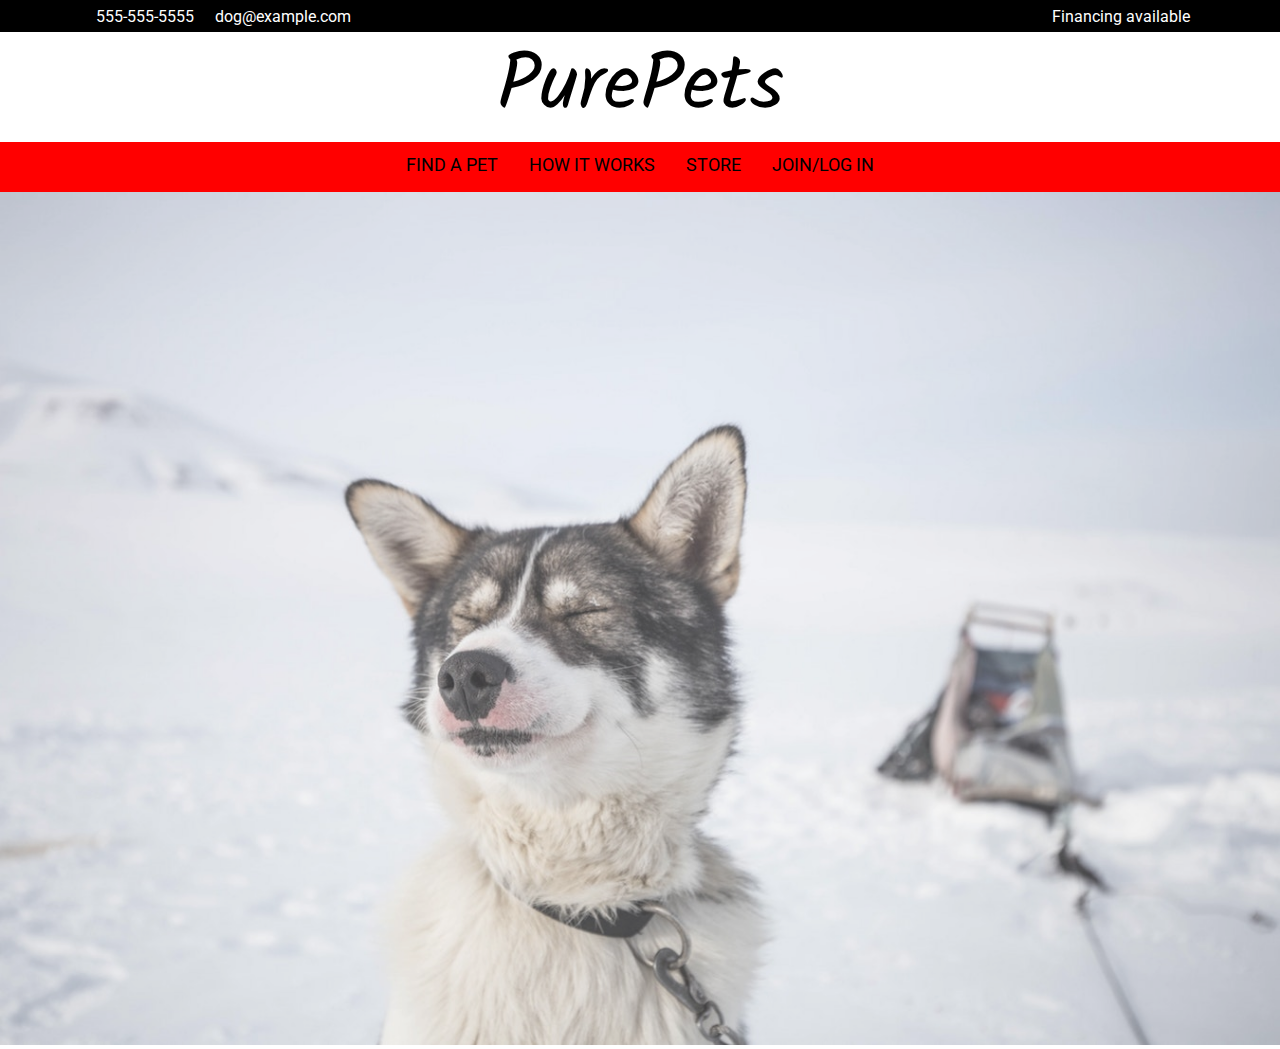
==== index.html @ c427ab3b "initial commit" ====
<!DOCTYPE html>
<html lang="en">
<head>
	<meta charset="UTF-8">
	<meta name="viewport" content="width=device-width, initial-scale=1">
	<link href="https://fonts.googleapis.com/css?family=Roboto" rel="stylesheet">
	<link rel="stylesheet" href="https://use.fontawesome.com/releases/v5.6.1/css/all.css" integrity="sha384-gfdkjb5BdAXd+lj+gudLWI+BXq4IuLW5IT+brZEZsLFm++aCMlF1V92rMkPaX4PP" crossorigin="anonymous">
	<link href="https://fonts.googleapis.com/css?family=Kalam" rel="stylesheet">
	<link rel="stylesheet" type="text/css" href="style.css">
	<title>Welcome!</title>
</head>
<body>
	<section class="topbar">
		<div class="header-container">
			<div class="header left-container">
				<div class="phone-contact">
					<i class="fas fa-phone"></i>
					<div class="phone-number">555-555-5555</div>
				</div>

				<div class="email-contact">
					<i class="fas fa-envelope"></i>
					<div class="email">dog@example.com</div>
				</div>
			</div>

			<div class="header right-container">
				<div class="financing">
					<i class="fas fa-dollar-sign"></i>
					<div class="finance">Financing available</div>
				</div>
			</div>
		</div>
	</section>

	<section>
		<nav class="logo-container">
			<div class="company-name">
				<div>
					Pure
				</div>

				<div>
					<i class="fas fa-dog"></i>
				</div>

				<div>
					Pets
				</div>
			</div>
		</nav>
	</section>

	<section class='nav-outer-container'>
		<nav class="nav-inner-container">
			<a href="#">FIND A PET <div class="slider"></div></a>
			<a href="#">HOW IT WORKS <div class="slider"></div></a>
			<a href="#">STORE <div class="slider"></div></a>
			<a href="#">JOIN/LOG IN <div class="slider"></div></a>
		</nav>
	</section>
	
	<section class="showcase-outer-container">
		<div class="showcase-inner-container">
			<img src="./img/showcase.jpeg" alt="">
			<div class="search-container">
				
			</div>
		</div>
	</section>
	
</body>
</html>
---- style.css ----
/*global styles*/
* {
	margin: 0;
	padding: 0;
	box-sizing: border-box;
	--primary-bg-color: #FF0000;
}

body {
	font-family: 'Roboto', sans-serif;
}

a, a:hover, a:visited {
	text-decoration: none;
	color: inherit;
}

img {
	width: 100%;
}



/*end global styles*/

/*start header*/

.topbar {
	background-color: black;
	color: #fff;
}

.header-container {
	height: 32px;
	display: flex;
	justify-content: space-between;
	align-items: center;
	max-width: 1100px;
	margin: auto;
}

.header-container i {
	padding-right: 6px;
}

.header {
	display: flex;
}

.header > div {
	display: flex;
}

.phone-number {
	margin-right: 15px;
}

/* end header*/

/*start logo nav*/

.company-name {
	display: flex;
	justify-content: center;
	align-items: center;
	font-family: 'Kalam', cursive;
	height: 110px;
	font-size: 5rem;
}

/*end logo nav*/

/*start nav*/

.nav-outer-container {
	background-color: var(--primary-bg-color);
}

.nav-inner-container {
	height: 50px;
	max-width: 500px;
	margin: auto;
	display: flex;
	justify-content: space-around;
}

.nav-inner-container a {
	display: flex;
	align-items: center;
	justify-content: center;
	flex-direction: column;
	font-size: 1.1rem;
}

.nav-inner-container a:hover div {
	border: 1px solid #fff;
	width: 100%;
}

.nav-inner-container a div {
	transition: width 0.5s linear 0s;
	width: 0;
	margin-top: 5px;
}

/*end nav*/

/*start showcase*/

.showcase-inner-container {
	width: 100%;
}

.showcase-inner-container img {
	height: auto;
	opacity: 0.8;
}
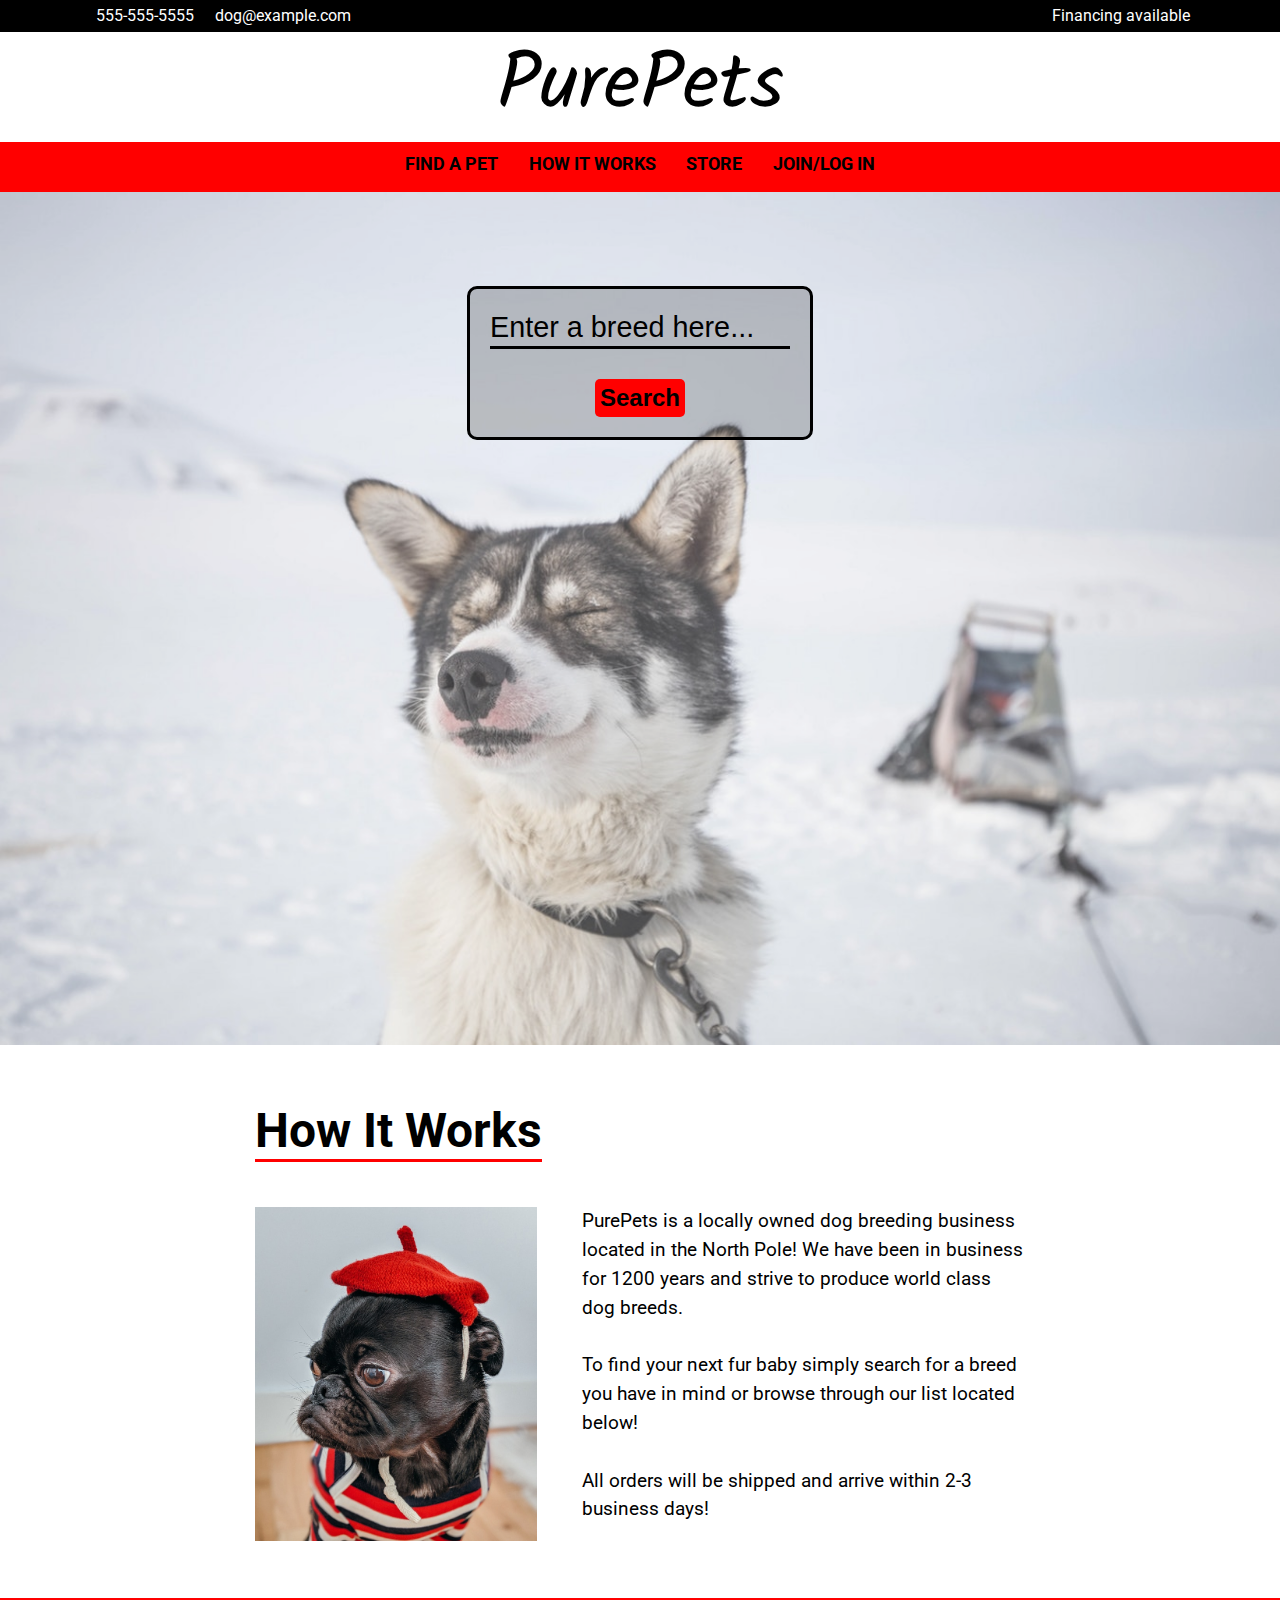
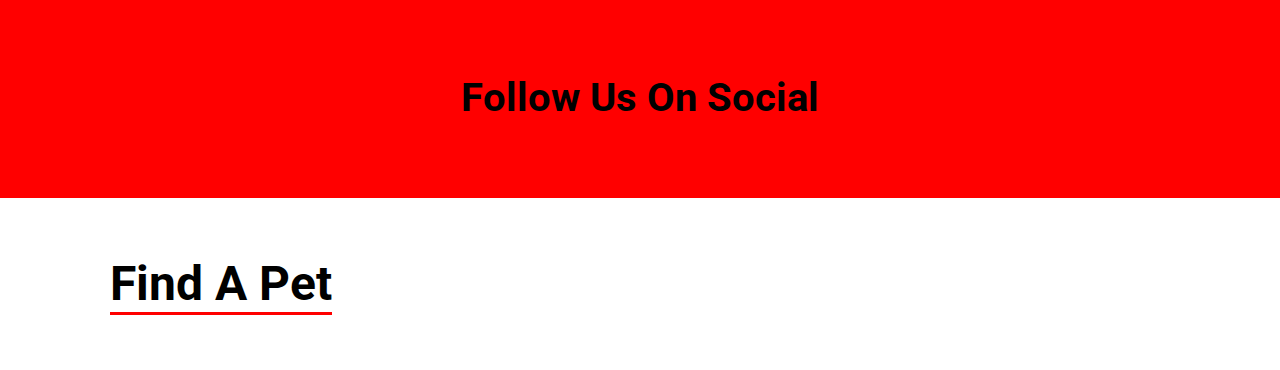
==== commit daf843c2: "Finish showcase, how it works section, and social media section" ====
--- a/index.html
+++ b/index.html
@@ -64,10 +64,53 @@
 		<div class="showcase-inner-container">
 			<img src="./img/showcase.jpeg" alt="">
 			<div class="search-container">
-				
+				<form action="#">
+					<div class="search-bar-container">
+						<input type="text" placeholder="Enter a breed here...">
+					</div>
+					<div class="search-submit-container">
+						<input type="submit" value="Search">
+					</div>
+				</form>
 			</div>
 		</div>
 	</section>
+
+	<section class='how-it-works'>
+		<h1>How It Works</h1>
+		<div class="how-container">
+			<div class="how-image-container">
+				<img src="./img/howitworks.jpg" alt="">
+			</div>
+			<p>PurePets is a locally owned dog breeding business located in the North Pole! We have been in business for 1200 years and strive to produce world class dog breeds.
+			<br><br>
+			To find your next fur baby simply search for a breed you have in mind or browse through our list located below! 
+			<br><br>
+			All orders will be shipped and arrive within 2-3 business days!
+			</p>
+		</div>
+	</section>
+
+	<section class='social-media'>
+		<div class="social-media-container">
+			<h3>Follow Us On Social</h3>
+			<div class="social-icons-container">
+				<i class="fab fa-facebook-square"></i>
+				<i class="fab fa-instagram"></i>
+				<i class="fab fa-snapchat-square"></i>
+				<i class="fab fa-twitter-square"></i>
+				<i class="fab fa-google-plus-square"></i>
+			</div>
+		</div>
+	</section>
+
+	<section class="find-a-pet">
+		<h1>Find A Pet</h1>
+	</section>
 	
+	<script src='./main1.js'></script>
 </body>
-</html>+</html>
+
+
+
--- a/style.css
+++ b/style.css
@@ -8,6 +8,7 @@
 
 body {
 	font-family: 'Roboto', sans-serif;
+	line-height: 1.5;
 }
 
 a, a:hover, a:visited {
@@ -17,6 +18,19 @@
 
 img {
 	width: 100%;
+	height: auto;
+}
+
+input:focus, textarea:focus, buton:focus {
+	outline: none;
+}
+
+h1 {
+	font-size: 3rem;
+}
+
+p {
+	font-size: 1.2rem;
 }
 
 
@@ -90,10 +104,11 @@
 	justify-content: center;
 	flex-direction: column;
 	font-size: 1.1rem;
+	font-weight: bold;
 }
 
 .nav-inner-container a:hover div {
-	border: 1px solid #fff;
+	border: 1px solid #000;
 	width: 100%;
 }
 
@@ -109,9 +124,137 @@
 
 .showcase-inner-container {
 	width: 100%;
+	position: relative;
 }
 
 .showcase-inner-container img {
 	height: auto;
+	display: block;
 	opacity: 0.8;
-}+}
+
+.search-container {
+	position: absolute;
+	top: 20%;
+	left: 50%;
+	transform: translate(-50%, -50%);
+	background: rgba(0, 0, 0, 0.2);
+	padding: 20px;
+	border-radius: 10px;
+	border: 3px solid black;
+}	
+
+.search-container form {
+	display: flex;
+	align-items: center;
+	justify-content: center;
+	flex-direction: column;
+}
+
+.search-bar-container input {
+	width: 300px;
+	height: 40px;
+	font-size: 1.8rem;
+	background: transparent;
+	border: 0;
+	border-bottom: 3px solid #000;
+	color: #000;
+}
+
+::placeholder {
+	color: #000;
+}
+
+.search-submit-container input {
+	margin-top: 30px;
+	font-size: 1.5rem;
+	background-color: var(--primary-bg-color);
+	color: #000;
+	border: none;
+	padding: 5px;
+	font-weight: bold;
+	border-radius: 5px;
+}
+
+/*end showcase*/
+
+/*start 'how it works' section*/
+
+.how-it-works {
+	max-width: 810px;
+	padding: 50px 20px;
+	margin: auto;
+}
+
+.how-it-works h1 {
+	border-bottom: 3px solid var(--primary-bg-color);
+	display: inline;
+}
+
+.how-container {
+	display: flex;
+	/*align-items: center;*/
+	margin-top: 40px;
+}
+
+.how-container p {
+	flex-basis: 500px;
+	padding-left: 45px;
+}
+
+.how-image-container{
+	flex-basis: 290px;
+}
+
+/*end 'how it works' section*/
+
+/*start 'social media' section*/
+
+.social-media {
+	background-color: var(--primary-bg-color);
+	height: 200px;
+}
+
+.social-media-container {
+	display: flex;
+	justify-content: center;
+	align-items: center;
+	flex-direction: column;
+	height: 100%;
+}
+
+.social-media-container h3 {
+	font-size: 2.5rem;
+}
+
+.social-icons-container {
+	width: 200px;
+	display: flex;
+	justify-content: space-between;
+}
+
+.social-icons-container i {
+	font-size: 2rem;
+}
+
+.social-icons-container i:hover {
+	cursor: pointer;
+}
+
+/*end 'social media' section*/
+
+/*start 'find a pet' section*/
+
+.find-a-pet {
+	max-width: 1100px;
+	margin: auto;
+	padding: 50px 20px;
+}
+
+.find-a-pet h1 {
+	border-bottom: 3px solid var(--primary-bg-color);
+	display: inline;
+}
+
+
+
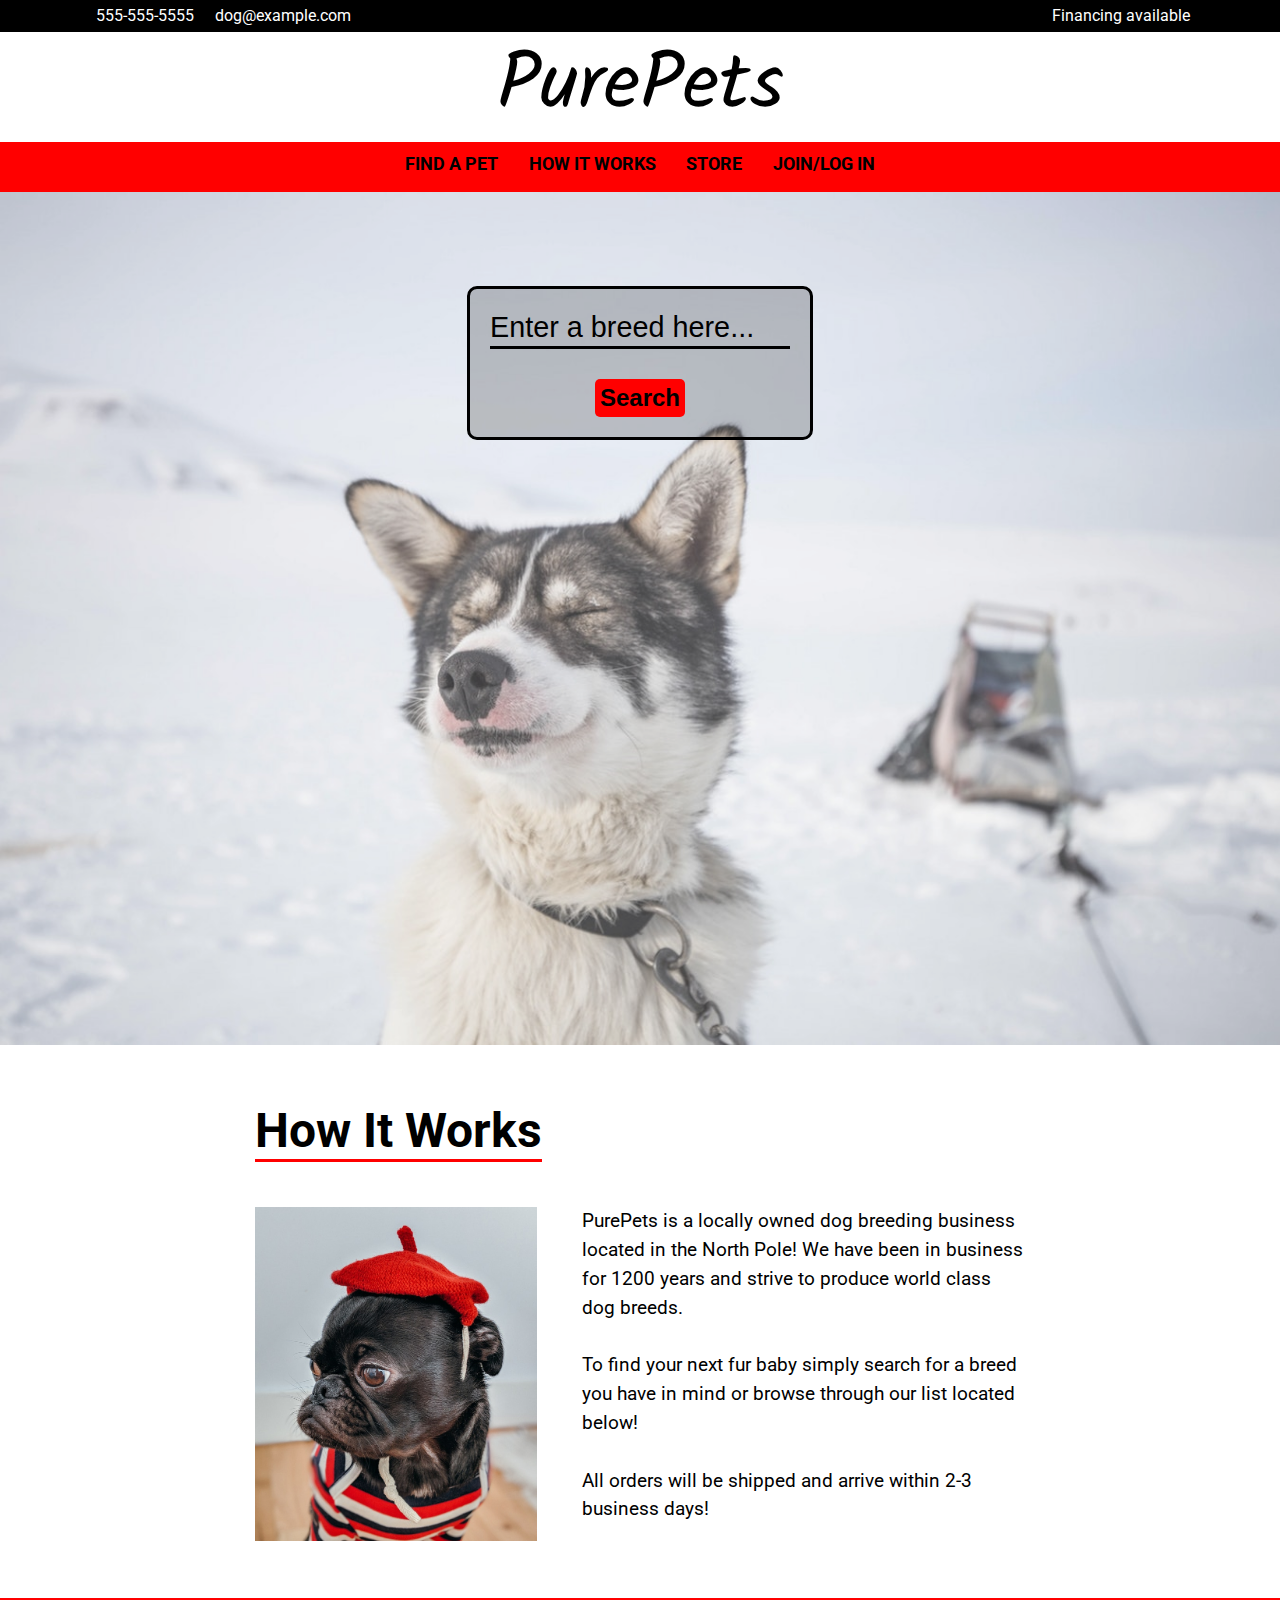
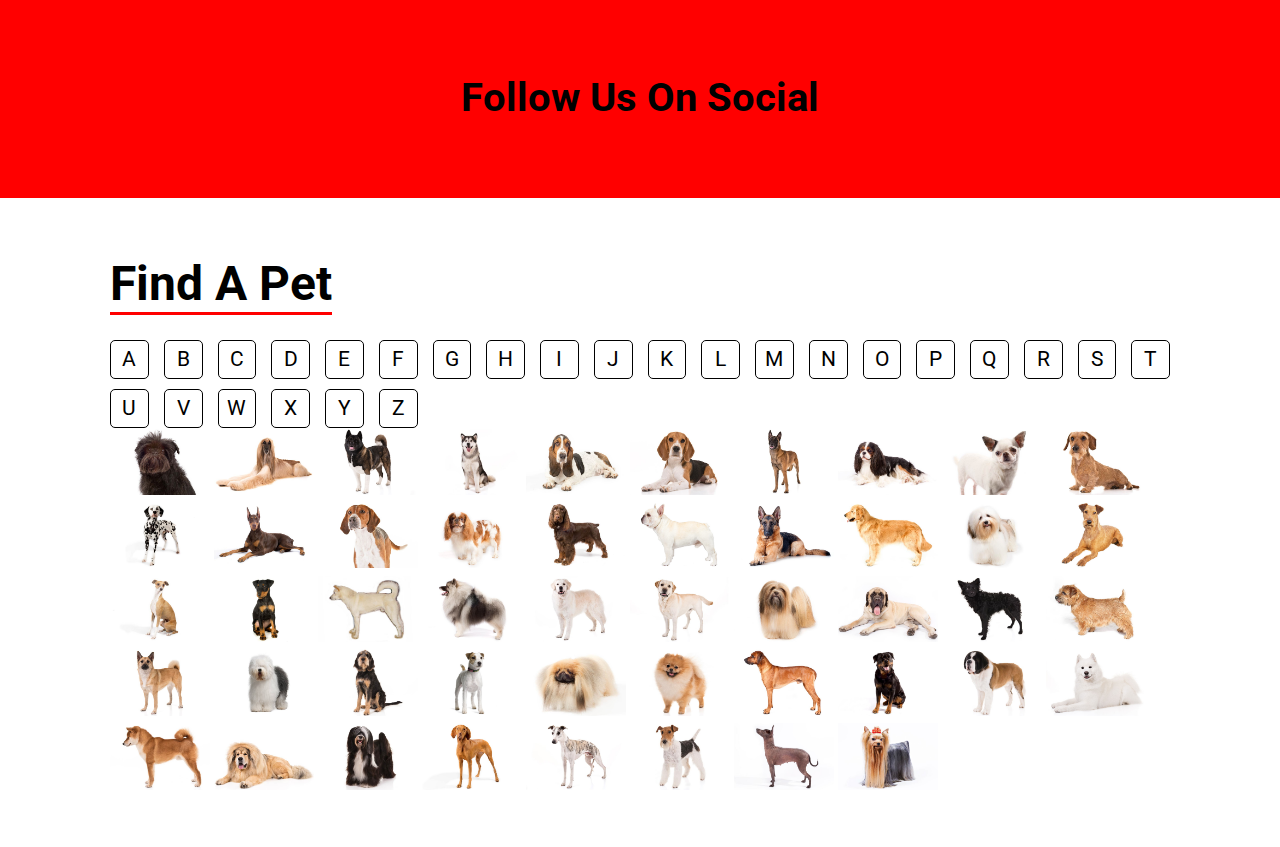
==== commit d801a2b1: "Start find a pet section and gather breed images" ====
--- a/index.html
+++ b/index.html
@@ -106,6 +106,180 @@
 
 	<section class="find-a-pet">
 		<h1>Find A Pet</h1>
+		<div class="browse-by-alphabet-container">
+			<div class="letter">A</div>
+			<div class="letter">B</div>
+			<div class="letter">C</div>
+			<div class="letter">D</div>
+			<div class="letter">E</div>
+			<div class="letter">F</div>
+			<div class="letter">G</div>
+			<div class="letter">H</div>
+			<div class="letter">I</div>
+			<div class="letter">J</div>
+			<div class="letter">K</div>
+			<div class="letter">L</div>
+			<div class="letter">M</div>
+			<div class="letter">N</div>
+			<div class="letter">O</div>
+			<div class="letter">P</div>
+			<div class="letter">Q</div>
+			<div class="letter">R</div>
+			<div class="letter">S</div>
+			<div class="letter">T</div>
+			<div class="letter">U</div>
+			<div class="letter">V</div>
+			<div class="letter">W</div>
+			<div class="letter">X</div>
+			<div class="letter">Y</div>
+			<div class="letter">Z</div>
+		</div>
+		<div class="dog-list-container">
+			<div class="dog-container">
+				<img src="./img/breeds/Affenpinscher.jpg" alt="">
+			</div>
+			<div class="dog-container">
+				<img src="./img/breeds/Afghan-Hound.jpg" alt="">
+			</div>
+			<div class="dog-container">
+				<img src="./img/breeds/Akita.jpg" alt="">
+			</div>
+			<div class="dog-container">
+				<img src="./img/breeds/Alaskan-Malamute.jpg" alt="">
+			</div>
+			<div class="dog-container">
+				<img src="./img/breeds/Basset-Hound.jpg" alt="">
+			</div>
+			<div class="dog-container">
+				<img src="./img/breeds/Beagle.jpg" alt="">
+			</div>
+			<div class="dog-container">
+				<img src="./img/breeds/Belgian-Malinois.jpg" alt="">
+			</div>
+			<div class="dog-container">
+				<img src="./img/breeds/Cavalier-King-Charles-Spaniel.jpg" alt="">
+			</div>
+			<div class="dog-container">
+				<img src="./img/breeds/Chihuahua.jpg" alt="">
+			</div>
+			<div class="dog-container">
+				<img src="./img/breeds/Dachshund.jpg" alt="">
+			</div>
+			<div class="dog-container">
+				<img src="./img/breeds/Dalmatian.jpg" alt="">
+			</div>
+			<div class="dog-container">
+				<img src="./img/breeds/Doberman-Pinscher.jpg" alt="">
+			</div>
+			<div class="dog-container">
+				<img src="./img/breeds/English-Foxhound.jpg" alt="">
+			</div>
+			<div class="dog-container">
+				<img src="./img/breeds/English-Toy-Spaniel.jpg" alt="">
+			</div>
+			<div class="dog-container">
+				<img src="./img/breeds/Field-Spaniel.jpg" alt="">
+			</div>
+			<div class="dog-container">
+				<img src="./img/breeds/French-Bulldog.jpg" alt="">
+			</div>
+			<div class="dog-container">
+				<img src="./img/breeds/German-Shepherd.jpg" alt="">
+			</div>
+			<div class="dog-container">
+				<img src="./img/breeds/Golden-Retriever.jpg" alt="">
+			</div>
+			<div class="dog-container">
+				<img src="./img/breeds/Havanese.jpg" alt="">
+			</div>
+			<div class="dog-container">
+				<img src="./img/breeds/Irish-Terrier.jpg" alt="">
+			</div>
+			<div class="dog-container">
+				<img src="./img/breeds/Italian-Greyhound.jpg" alt="">
+			</div>
+			<div class="dog-container">
+				<img src="./img/breeds/Jadgterrier.jpg" alt="">
+			</div>
+			<div class="dog-container">
+				<img src="./img/breeds/Jindo.jpg" alt="">
+			</div>
+			<div class="dog-container">
+				<img src="./img/breeds/Keeshond.jpg" alt="">
+			</div>
+			<div class="dog-container">
+				<img src="./img/breeds/Kuvasz.jpg" alt="">
+			</div>
+			<div class="dog-container">
+				<img src="./img/breeds/Labrador-Retriever.jpg" alt="">
+			</div>
+			<div class="dog-container">
+				<img src="./img/breeds/Lhasa-Apso.jpg" alt="">
+			</div>
+			<div class="dog-container">
+				<img src="./img/breeds/Mastiff.jpg" alt="">
+			</div>
+			<div class="dog-container">
+				<img src="./img/breeds/Mudi.jpg" alt="">
+			</div>
+			<div class="dog-container">
+				<img src="./img/breeds/Norfolk-Terrier.jpg" alt="">
+			</div>
+			<div class="dog-container">
+				<img src="./img/breeds/Norwegian-Buhund.jpg" alt="">
+			</div>
+			<div class="dog-container">
+				<img src="./img/breeds/Old-English-Sheepdog.jpg" alt="">
+			</div>
+			<div class="dog-container">
+				<img src="./img/breeds/Otterhound.jpg" alt="">
+			</div>
+			<div class="dog-container">
+				<img src="./img/breeds/Parson-Russell-Terrier.jpg" alt="">
+			</div>
+			<div class="dog-container">
+				<img src="./img/breeds/Pekingese.jpg" alt="">
+			</div>
+			<div class="dog-container">
+				<img src="./img/breeds/Pomeranian.jpg" alt="">
+			</div>
+			<div class="dog-container">
+				<img src="./img/breeds/Rhodesian-Ridgeback.jpg" alt="">
+			</div>
+			<div class="dog-container">
+				<img src="./img/breeds/Rottweiler.jpg" alt="">
+			</div>
+			<div class="dog-container">
+				<img src="./img/breeds/Saint-Bernard.jpg" alt="">
+			</div>
+			<div class="dog-container">
+				<img src="./img/breeds/Samoyed.jpg" alt="">
+			</div>
+			<div class="dog-container">
+				<img src="./img/breeds/Shiba-Inu.jpg" alt="">
+			</div>
+			<div class="dog-container">
+				<img src="./img/breeds/Tibetan-Mastiff.jpg" alt="">
+			</div>
+			<div class="dog-container">
+				<img src="./img/breeds/Tibetan-Terrier.jpg" alt="">
+			</div>
+			<div class="dog-container">
+				<img src="./img/breeds/Vizsla.jpg" alt="">
+			</div>
+			<div class="dog-container">
+				<img src="./img/breeds/Whippet.jpg" alt="">
+			</div>
+			<div class="dog-container">
+				<img src="./img/breeds/Wire-Fox-Terrier.jpg" alt="">
+			</div>
+			<div class="dog-container">
+				<img src="./img/breeds/Xoloitzcuintli.jpg" alt="">
+			</div>
+			<div class="dog-container">
+				<img src="./img/breeds/Yorkshire-Terrier.jpg" alt="">
+			</div>
+		</div>
 	</section>
 	
 	<script src='./main1.js'></script>
--- a/style.css
+++ b/style.css
@@ -256,5 +256,30 @@
 	display: inline;
 }
 
-
-
+.browse-by-alphabet-container {
+	margin-top: 20px;
+	display: grid;
+	grid-template-columns: repeat(20, 1fr);
+	grid-row-gap: 10px;
+	grid-column-gap: 15px;
+}
+
+.letter {
+	border: 1px solid #000;
+	border-radius: 5px;
+	padding: 3px 8px;
+	font-size: 1.3rem;
+	display: flex;
+	justify-content: center;
+}
+
+.letter:hover {
+	cursor: pointer;
+	border-color: var(--primary-bg-color);
+	color: var(--primary-bg-color);
+}
+
+.dog-container {
+	max-width: 100px;
+	display: inline-block;
+}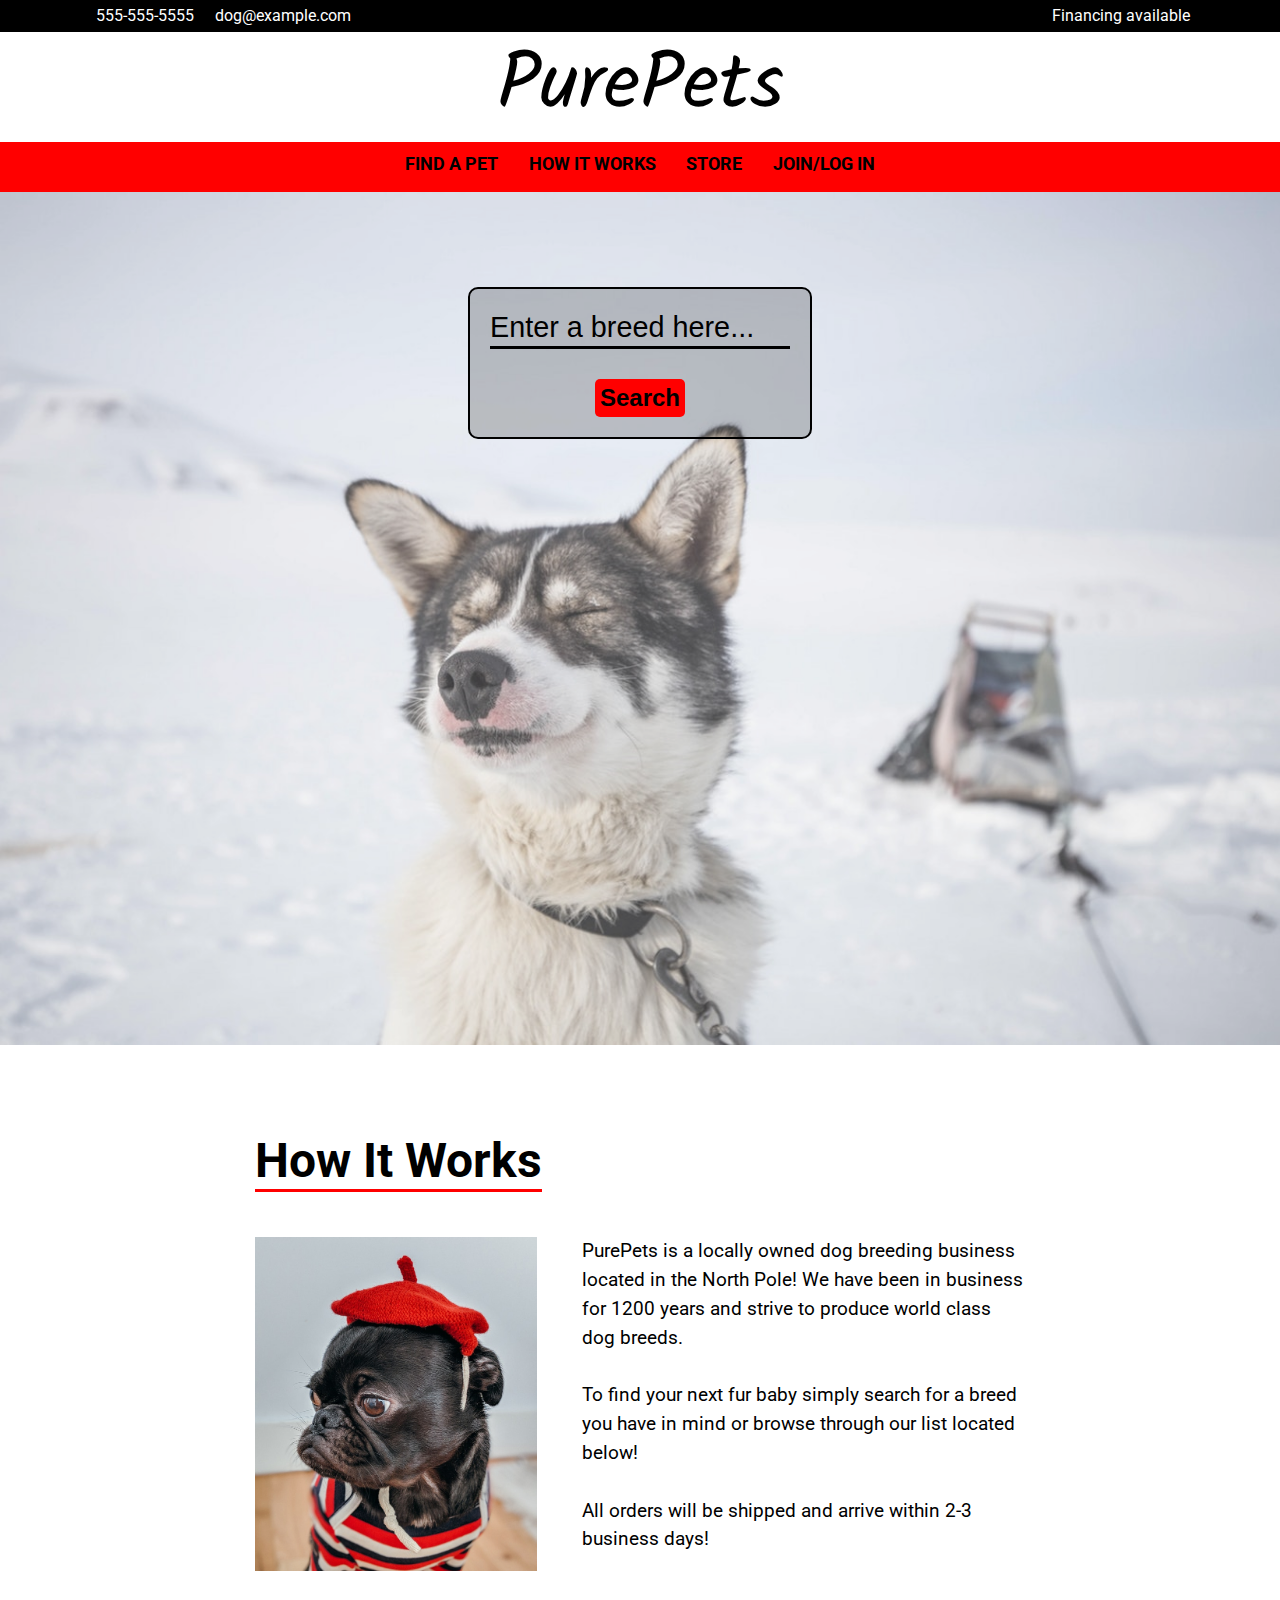
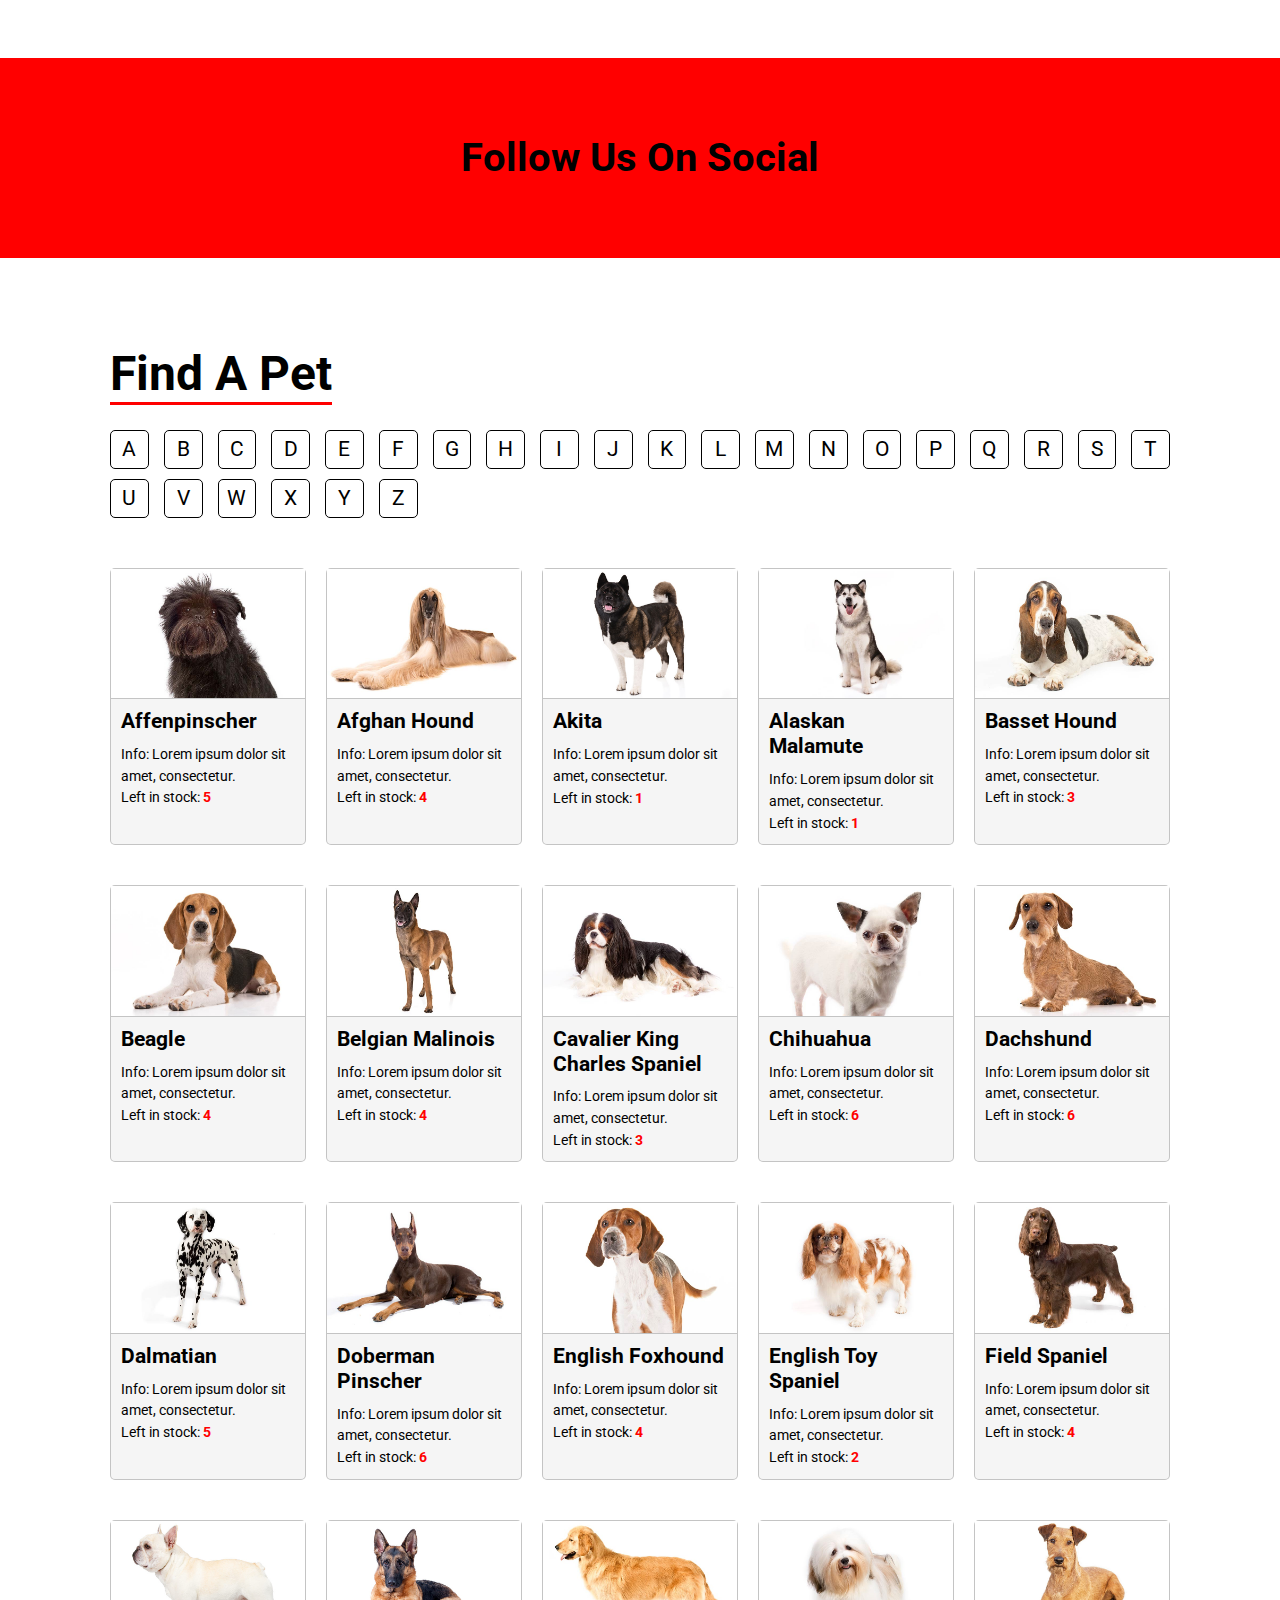
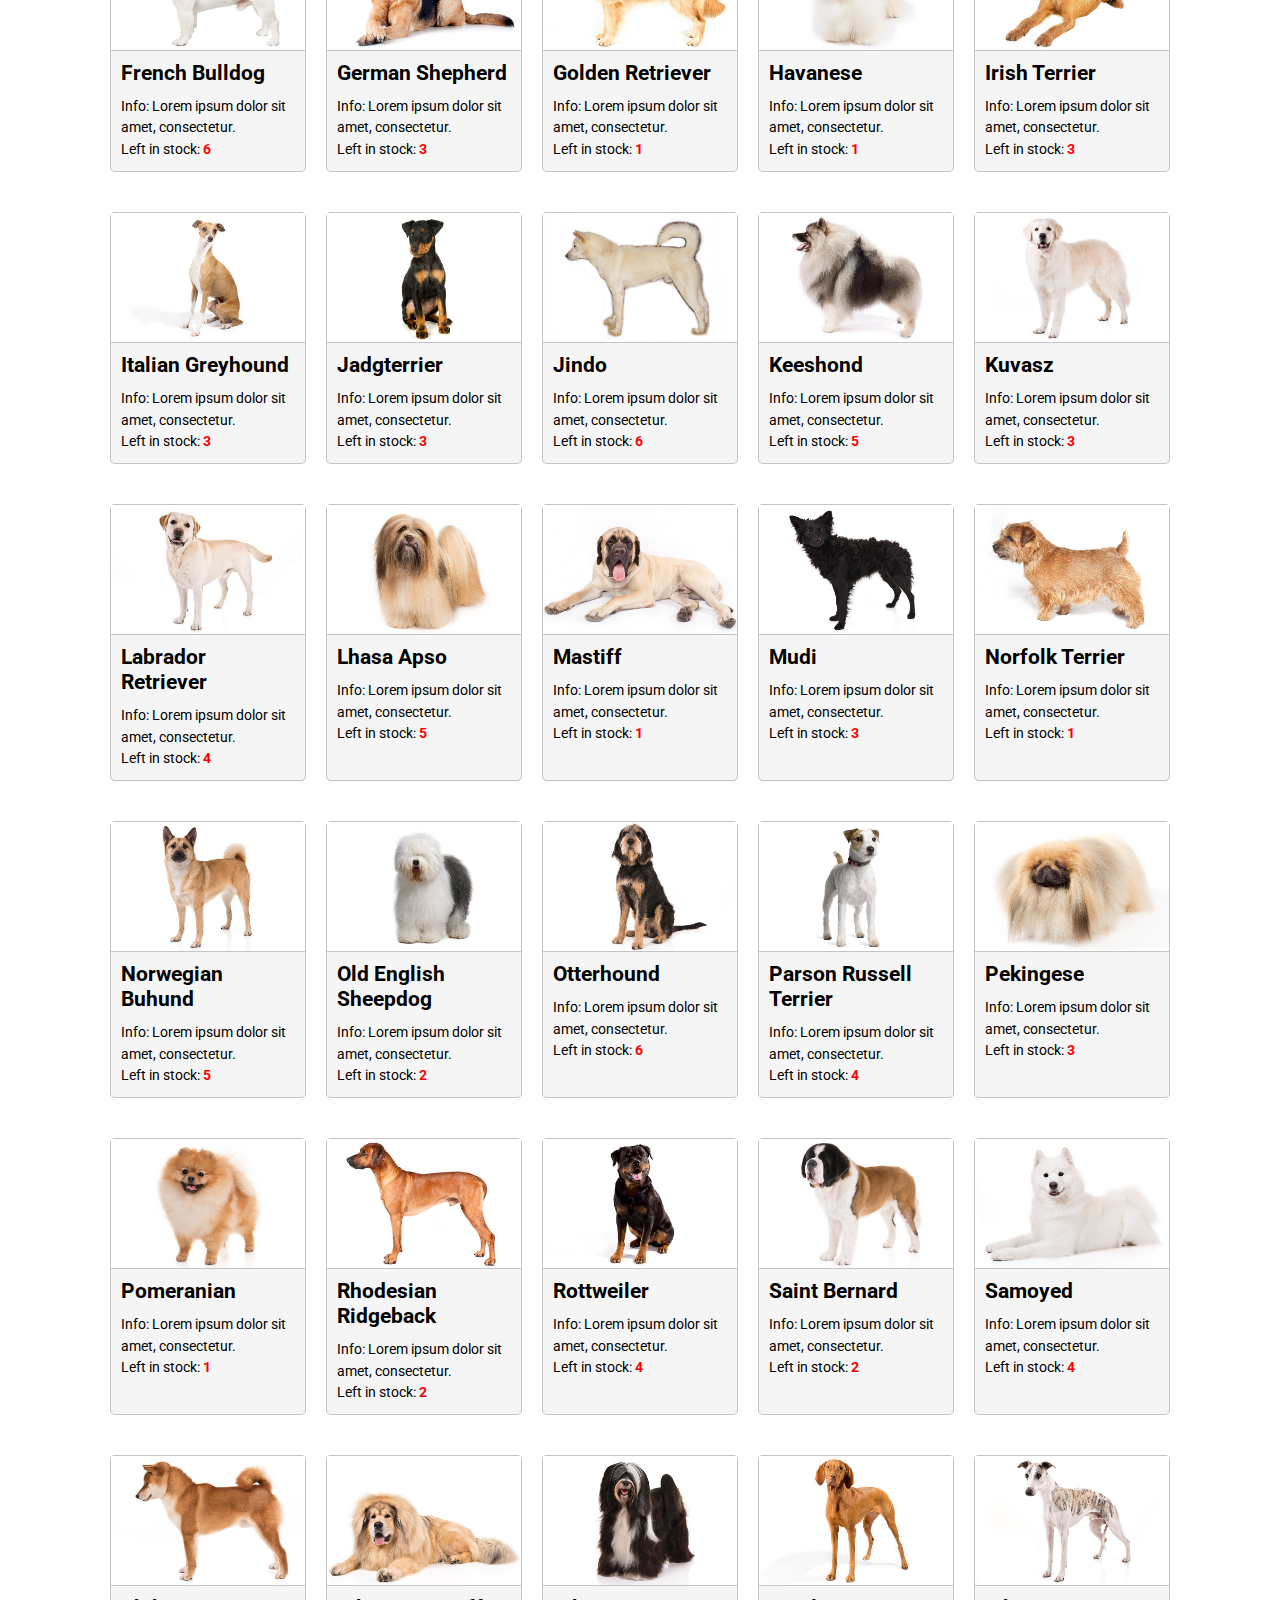
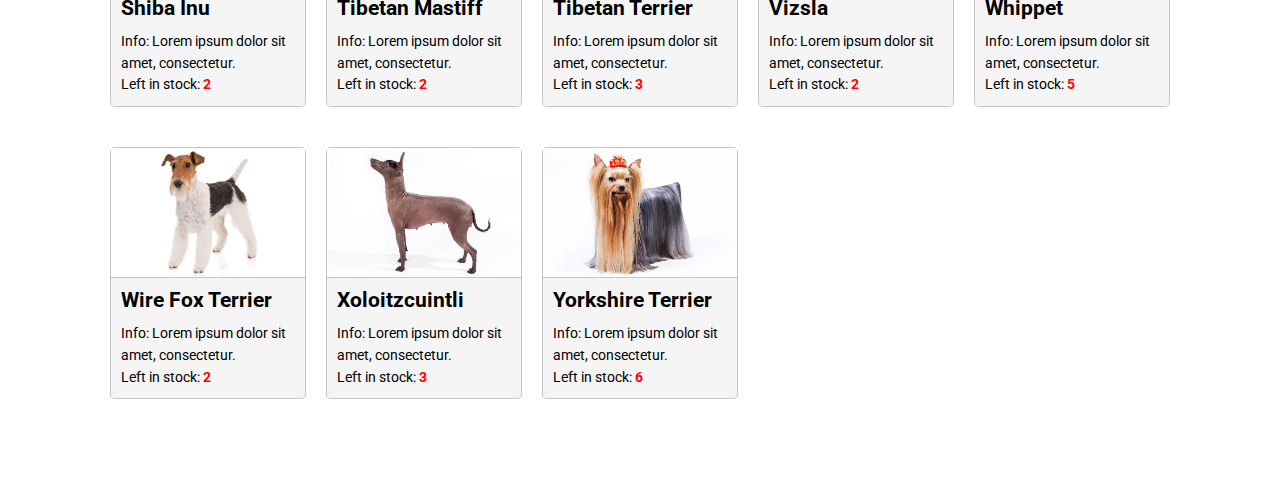
==== commit 69004eeb: "Finish find a pet section" ====
--- a/index.html
+++ b/index.html
@@ -134,157 +134,10 @@
 			<div class="letter">Y</div>
 			<div class="letter">Z</div>
 		</div>
-		<div class="dog-list-container">
-			<div class="dog-container">
-				<img src="./img/breeds/Affenpinscher.jpg" alt="">
-			</div>
-			<div class="dog-container">
-				<img src="./img/breeds/Afghan-Hound.jpg" alt="">
-			</div>
-			<div class="dog-container">
-				<img src="./img/breeds/Akita.jpg" alt="">
-			</div>
-			<div class="dog-container">
-				<img src="./img/breeds/Alaskan-Malamute.jpg" alt="">
-			</div>
-			<div class="dog-container">
-				<img src="./img/breeds/Basset-Hound.jpg" alt="">
-			</div>
-			<div class="dog-container">
-				<img src="./img/breeds/Beagle.jpg" alt="">
-			</div>
-			<div class="dog-container">
-				<img src="./img/breeds/Belgian-Malinois.jpg" alt="">
-			</div>
-			<div class="dog-container">
-				<img src="./img/breeds/Cavalier-King-Charles-Spaniel.jpg" alt="">
-			</div>
-			<div class="dog-container">
-				<img src="./img/breeds/Chihuahua.jpg" alt="">
-			</div>
-			<div class="dog-container">
-				<img src="./img/breeds/Dachshund.jpg" alt="">
-			</div>
-			<div class="dog-container">
-				<img src="./img/breeds/Dalmatian.jpg" alt="">
-			</div>
-			<div class="dog-container">
-				<img src="./img/breeds/Doberman-Pinscher.jpg" alt="">
-			</div>
-			<div class="dog-container">
-				<img src="./img/breeds/English-Foxhound.jpg" alt="">
-			</div>
-			<div class="dog-container">
-				<img src="./img/breeds/English-Toy-Spaniel.jpg" alt="">
-			</div>
-			<div class="dog-container">
-				<img src="./img/breeds/Field-Spaniel.jpg" alt="">
-			</div>
-			<div class="dog-container">
-				<img src="./img/breeds/French-Bulldog.jpg" alt="">
-			</div>
-			<div class="dog-container">
-				<img src="./img/breeds/German-Shepherd.jpg" alt="">
-			</div>
-			<div class="dog-container">
-				<img src="./img/breeds/Golden-Retriever.jpg" alt="">
-			</div>
-			<div class="dog-container">
-				<img src="./img/breeds/Havanese.jpg" alt="">
-			</div>
-			<div class="dog-container">
-				<img src="./img/breeds/Irish-Terrier.jpg" alt="">
-			</div>
-			<div class="dog-container">
-				<img src="./img/breeds/Italian-Greyhound.jpg" alt="">
-			</div>
-			<div class="dog-container">
-				<img src="./img/breeds/Jadgterrier.jpg" alt="">
-			</div>
-			<div class="dog-container">
-				<img src="./img/breeds/Jindo.jpg" alt="">
-			</div>
-			<div class="dog-container">
-				<img src="./img/breeds/Keeshond.jpg" alt="">
-			</div>
-			<div class="dog-container">
-				<img src="./img/breeds/Kuvasz.jpg" alt="">
-			</div>
-			<div class="dog-container">
-				<img src="./img/breeds/Labrador-Retriever.jpg" alt="">
-			</div>
-			<div class="dog-container">
-				<img src="./img/breeds/Lhasa-Apso.jpg" alt="">
-			</div>
-			<div class="dog-container">
-				<img src="./img/breeds/Mastiff.jpg" alt="">
-			</div>
-			<div class="dog-container">
-				<img src="./img/breeds/Mudi.jpg" alt="">
-			</div>
-			<div class="dog-container">
-				<img src="./img/breeds/Norfolk-Terrier.jpg" alt="">
-			</div>
-			<div class="dog-container">
-				<img src="./img/breeds/Norwegian-Buhund.jpg" alt="">
-			</div>
-			<div class="dog-container">
-				<img src="./img/breeds/Old-English-Sheepdog.jpg" alt="">
-			</div>
-			<div class="dog-container">
-				<img src="./img/breeds/Otterhound.jpg" alt="">
-			</div>
-			<div class="dog-container">
-				<img src="./img/breeds/Parson-Russell-Terrier.jpg" alt="">
-			</div>
-			<div class="dog-container">
-				<img src="./img/breeds/Pekingese.jpg" alt="">
-			</div>
-			<div class="dog-container">
-				<img src="./img/breeds/Pomeranian.jpg" alt="">
-			</div>
-			<div class="dog-container">
-				<img src="./img/breeds/Rhodesian-Ridgeback.jpg" alt="">
-			</div>
-			<div class="dog-container">
-				<img src="./img/breeds/Rottweiler.jpg" alt="">
-			</div>
-			<div class="dog-container">
-				<img src="./img/breeds/Saint-Bernard.jpg" alt="">
-			</div>
-			<div class="dog-container">
-				<img src="./img/breeds/Samoyed.jpg" alt="">
-			</div>
-			<div class="dog-container">
-				<img src="./img/breeds/Shiba-Inu.jpg" alt="">
-			</div>
-			<div class="dog-container">
-				<img src="./img/breeds/Tibetan-Mastiff.jpg" alt="">
-			</div>
-			<div class="dog-container">
-				<img src="./img/breeds/Tibetan-Terrier.jpg" alt="">
-			</div>
-			<div class="dog-container">
-				<img src="./img/breeds/Vizsla.jpg" alt="">
-			</div>
-			<div class="dog-container">
-				<img src="./img/breeds/Whippet.jpg" alt="">
-			</div>
-			<div class="dog-container">
-				<img src="./img/breeds/Wire-Fox-Terrier.jpg" alt="">
-			</div>
-			<div class="dog-container">
-				<img src="./img/breeds/Xoloitzcuintli.jpg" alt="">
-			</div>
-			<div class="dog-container">
-				<img src="./img/breeds/Yorkshire-Terrier.jpg" alt="">
-			</div>
-		</div>
-	</section>
-	
+
+		<section class="dog-list"></section>
+
 	<script src='./main1.js'></script>
 </body>
 </html>
 
-
-
--- a/style.css
+++ b/style.css
@@ -36,6 +36,19 @@
 
 
 /*end global styles*/
+
+/*start utility classes*/
+
+.highlight-red {
+	border-color: var(--primary-bg-color) !important;
+	color: var(--primary-bg-color);
+}
+
+.hide {
+	display: none;
+}
+
+/*end utility classes*/
 
 /*start header*/
 
@@ -141,7 +154,7 @@
 	background: rgba(0, 0, 0, 0.2);
 	padding: 20px;
 	border-radius: 10px;
-	border: 3px solid black;
+	border: 2px solid black;
 }	
 
 .search-container form {
@@ -182,7 +195,7 @@
 
 .how-it-works {
 	max-width: 810px;
-	padding: 50px 20px;
+	padding: 80px 20px;
 	margin: auto;
 }
 
@@ -248,7 +261,7 @@
 .find-a-pet {
 	max-width: 1100px;
 	margin: auto;
-	padding: 50px 20px;
+	padding: 80px 20px;
 }
 
 .find-a-pet h1 {
@@ -279,7 +292,44 @@
 	color: var(--primary-bg-color);
 }
 
-.dog-container {
-	max-width: 100px;
-	display: inline-block;
+.dog-list {
+	margin-top: 50px;
+	display: grid;
+	grid-template-columns: repeat(5, 1fr);
+	grid-column-gap: 20px;
+	grid-row-gap: 40px;
+}
+
+.breed-container {
+	border: 1px solid rgba(0, 0, 0, 0.2);
+	/*padding: 5px;*/
+	border-radius: 5px;
+	background-color: #F5F5F5;
+}
+
+.breed-container img {
+	display: block;
+}
+
+.description-container {
+	padding: 10px;
+	border-top: 1px solid rgba(0, 0, 0, 0.2);
+
+}
+
+.breed-name {
+	font-weight: bold;
+	font-size: 1.3rem;
+	padding-bottom: 10px;
+	line-height: 1.2;
+}
+
+.breed-info, .breed-available {
+	font-size: 0.9rem;
+
+}
+
+.stock-num {
+	font-weight: bold;
+	color: var(--primary-bg-color);
 }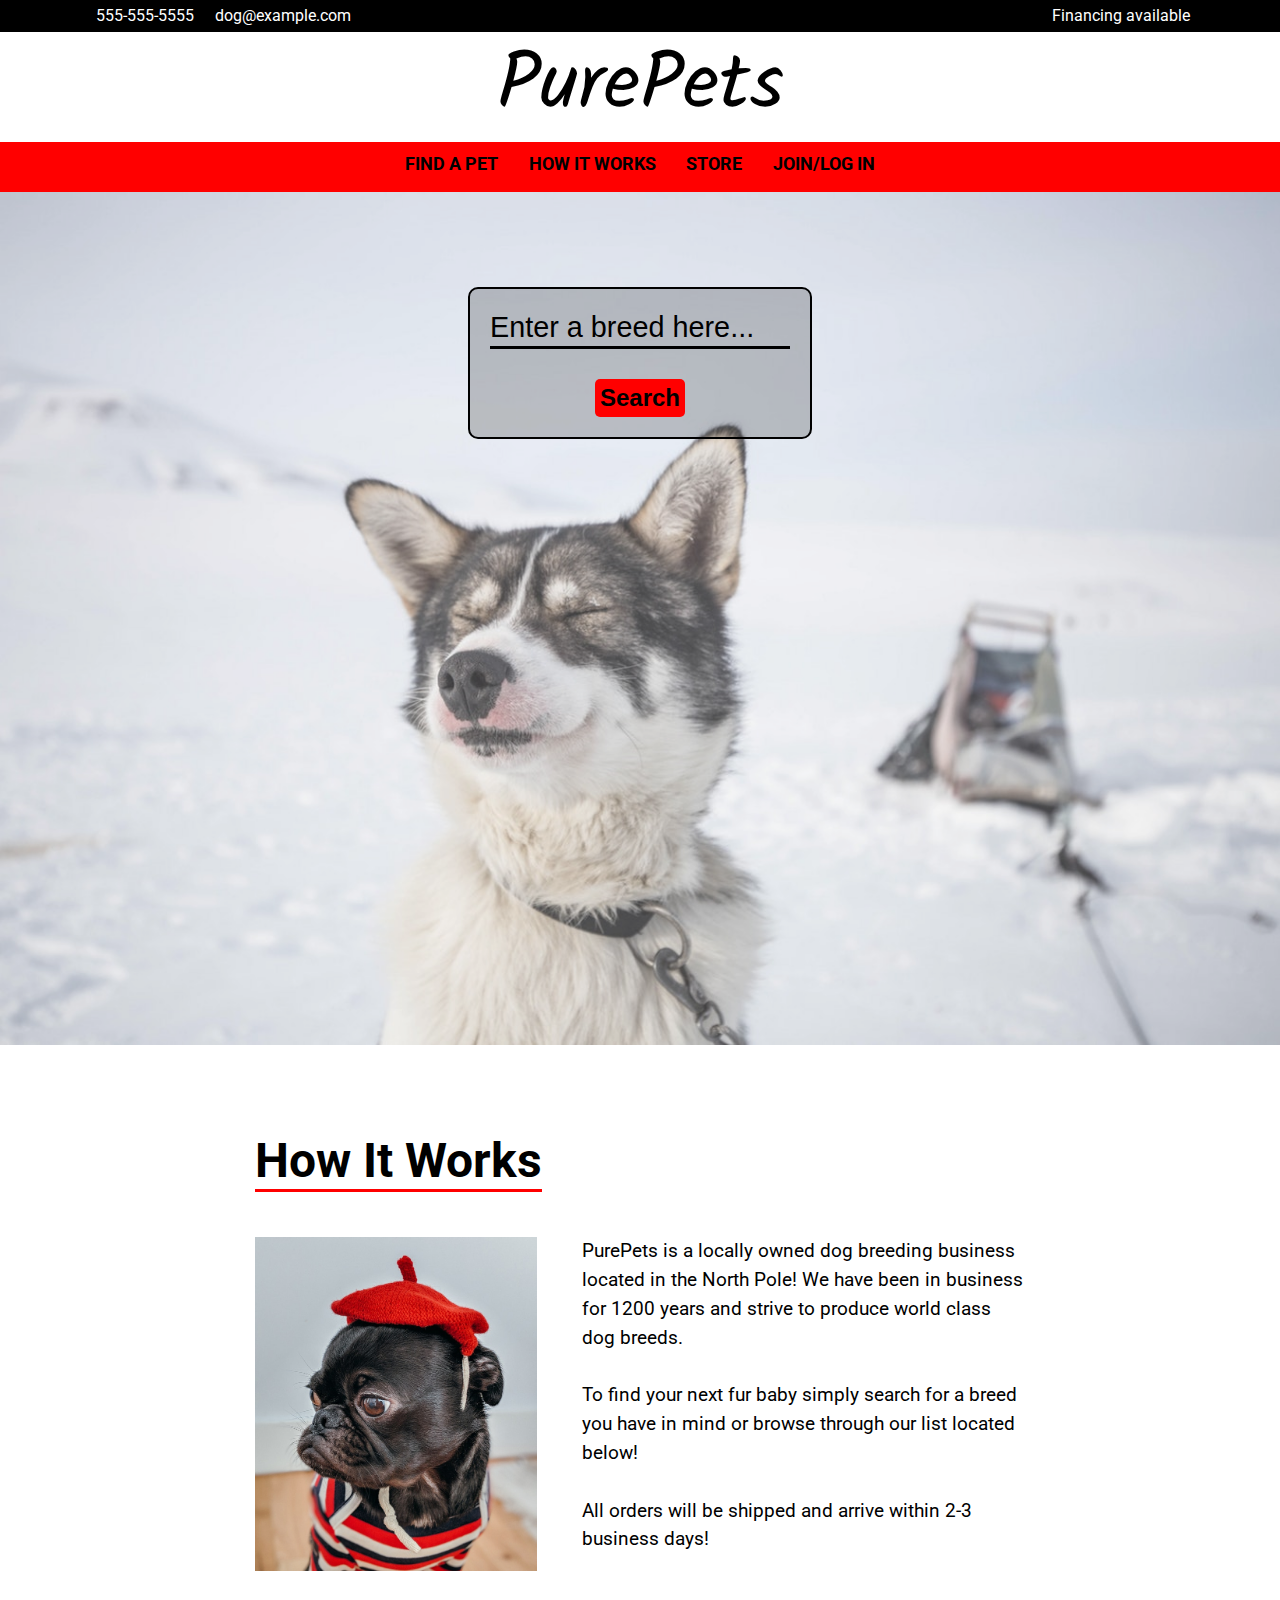
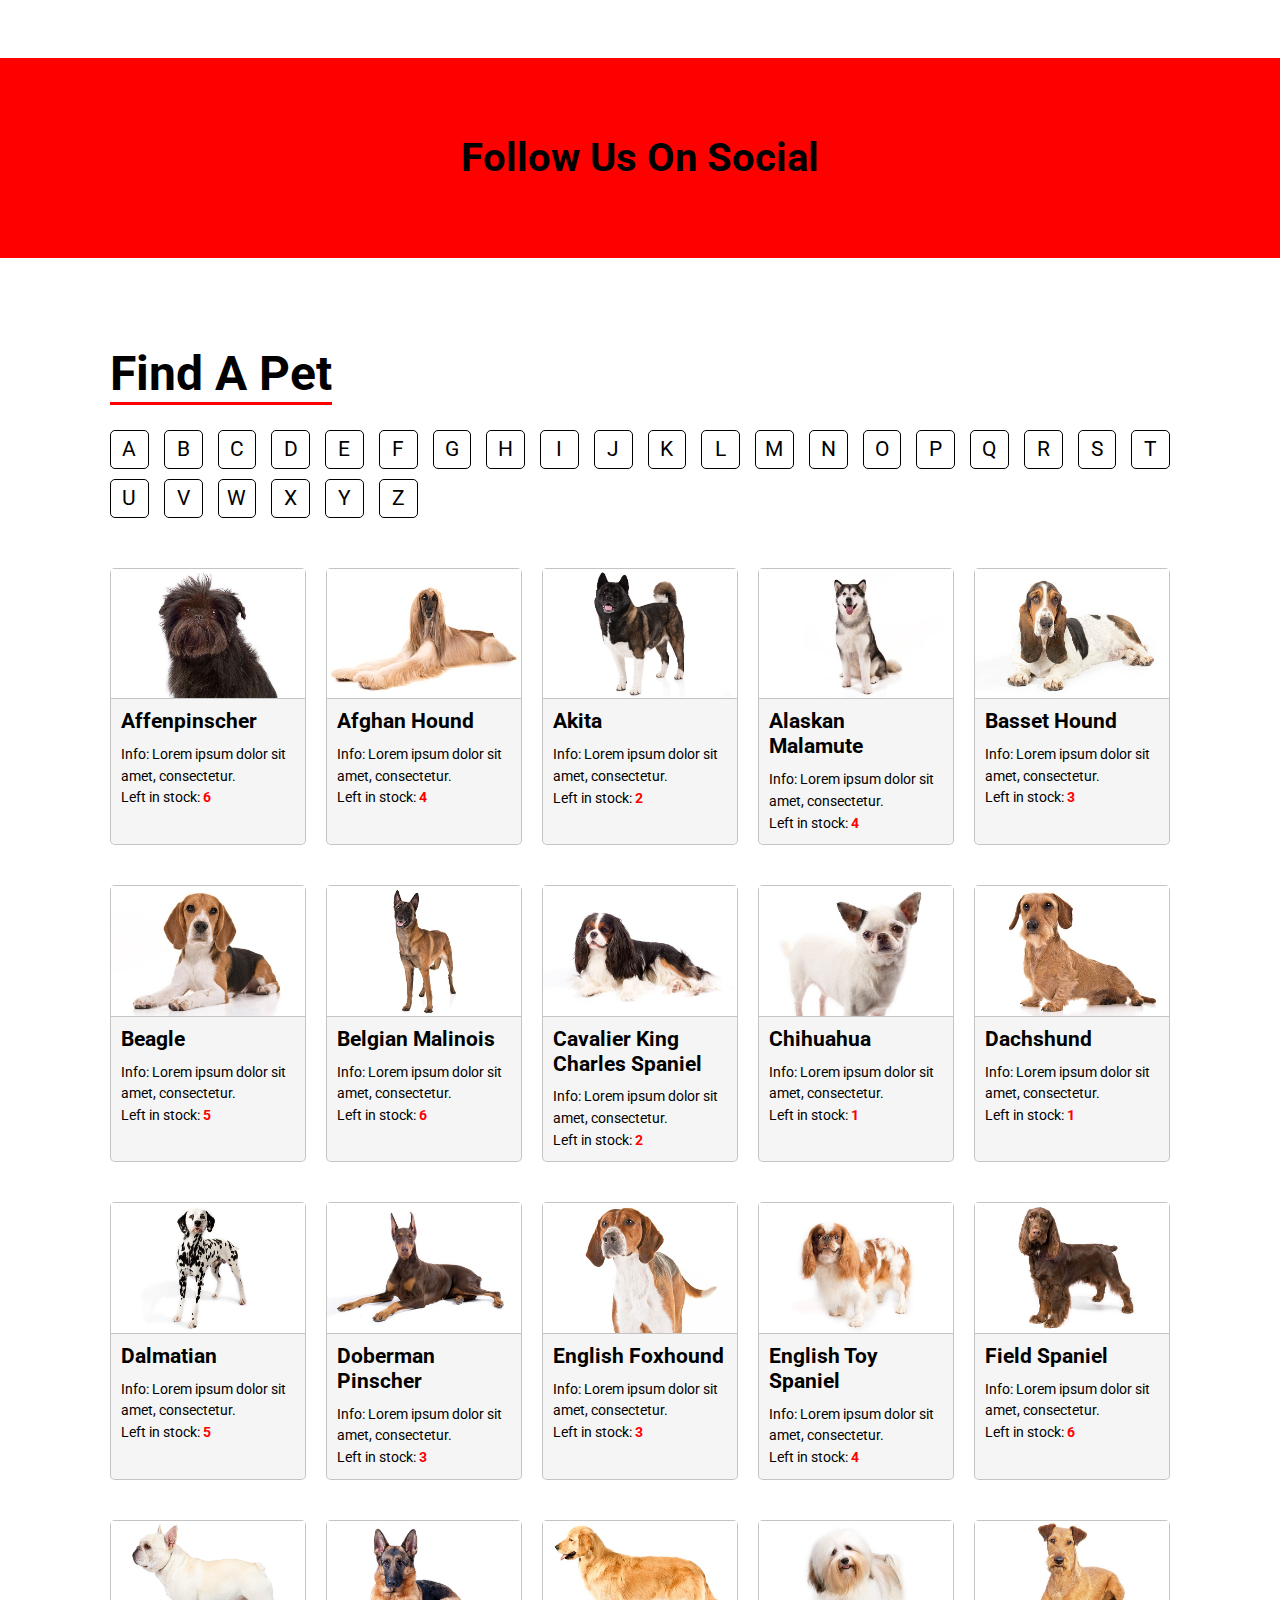
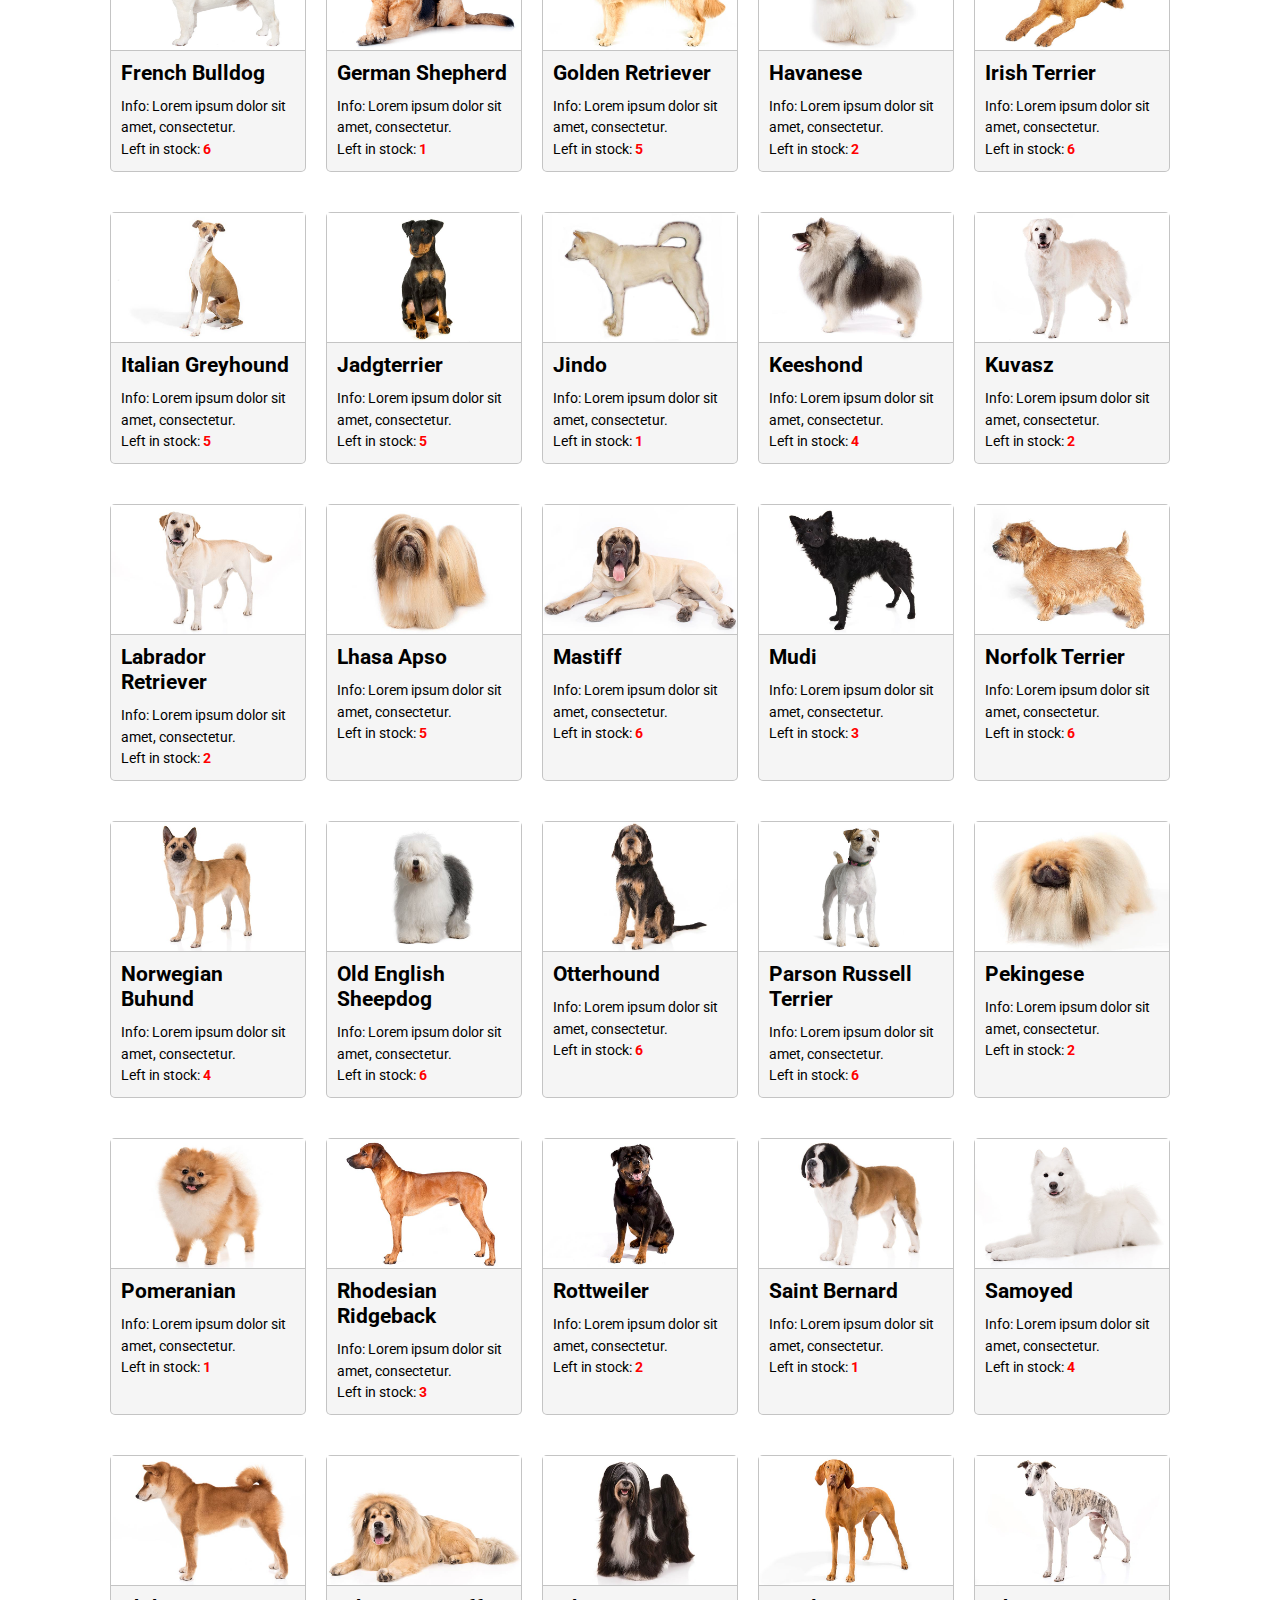
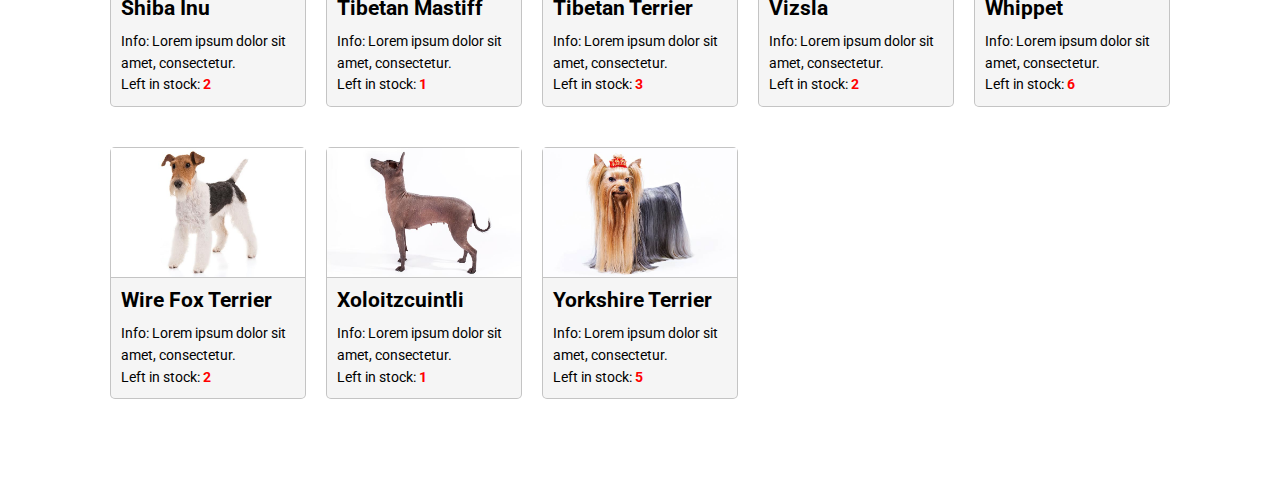
==== commit 77cb8c06: "Update find a pet section and finish enter a breed section" ====
--- a/index.html
+++ b/index.html
@@ -53,9 +53,9 @@
 
 	<section class='nav-outer-container'>
 		<nav class="nav-inner-container">
-			<a href="#">FIND A PET <div class="slider"></div></a>
-			<a href="#">HOW IT WORKS <div class="slider"></div></a>
-			<a href="#">STORE <div class="slider"></div></a>
+			<a href="#find-link">FIND A PET <div class="slider"></div></a>
+			<a href="#how-link">HOW IT WORKS <div class="slider"></div></a>
+			<a href="#social-link">STORE <div class="slider"></div></a>
 			<a href="#">JOIN/LOG IN <div class="slider"></div></a>
 		</nav>
 	</section>
@@ -66,17 +66,17 @@
 			<div class="search-container">
 				<form action="#">
 					<div class="search-bar-container">
-						<input type="text" placeholder="Enter a breed here...">
+						<input type="text" placeholder="Enter a breed here..." id='input-breed' autocomplete="off">
 					</div>
 					<div class="search-submit-container">
-						<input type="submit" value="Search">
+						<input type="submit" value="Search" id='search-btn'>
 					</div>
 				</form>
 			</div>
 		</div>
 	</section>
 
-	<section class='how-it-works'>
+	<section class='how-it-works' id='how-link'>
 		<h1>How It Works</h1>
 		<div class="how-container">
 			<div class="how-image-container">
@@ -104,7 +104,7 @@
 		</div>
 	</section>
 
-	<section class="find-a-pet">
+	<section class="find-a-pet" id='find-link'>
 		<h1>Find A Pet</h1>
 		<div class="browse-by-alphabet-container">
 			<div class="letter">A</div>
--- a/style.css
+++ b/style.css
@@ -31,6 +31,17 @@
 
 p {
 	font-size: 1.2rem;
+}
+
+
+
+
+
+
+
+select {
+	overflow-y: auto;
+	max-height: 30px;
 }
 
 
@@ -164,6 +175,10 @@
 	flex-direction: column;
 }
 
+.search-bar-container {
+	position: relative;
+}
+
 .search-bar-container input {
 	width: 300px;
 	height: 40px;
@@ -172,6 +187,24 @@
 	border: 0;
 	border-bottom: 3px solid #000;
 	color: #000;
+}
+
+.results-container {
+	position: absolute;
+	background-color: white;
+	width: 300px;
+	border: 1px solid black;
+	max-height: 300px;
+	overflow-y: auto;
+}
+
+.match-container {
+	/*border-bottom: 1px solid black;*/
+	padding: 5px;
+}
+
+.match-container:hover {
+	background-color: #F5F5F5;
 }
 
 ::placeholder {
@@ -332,4 +365,4 @@
 .stock-num {
 	font-weight: bold;
 	color: var(--primary-bg-color);
-}+}
